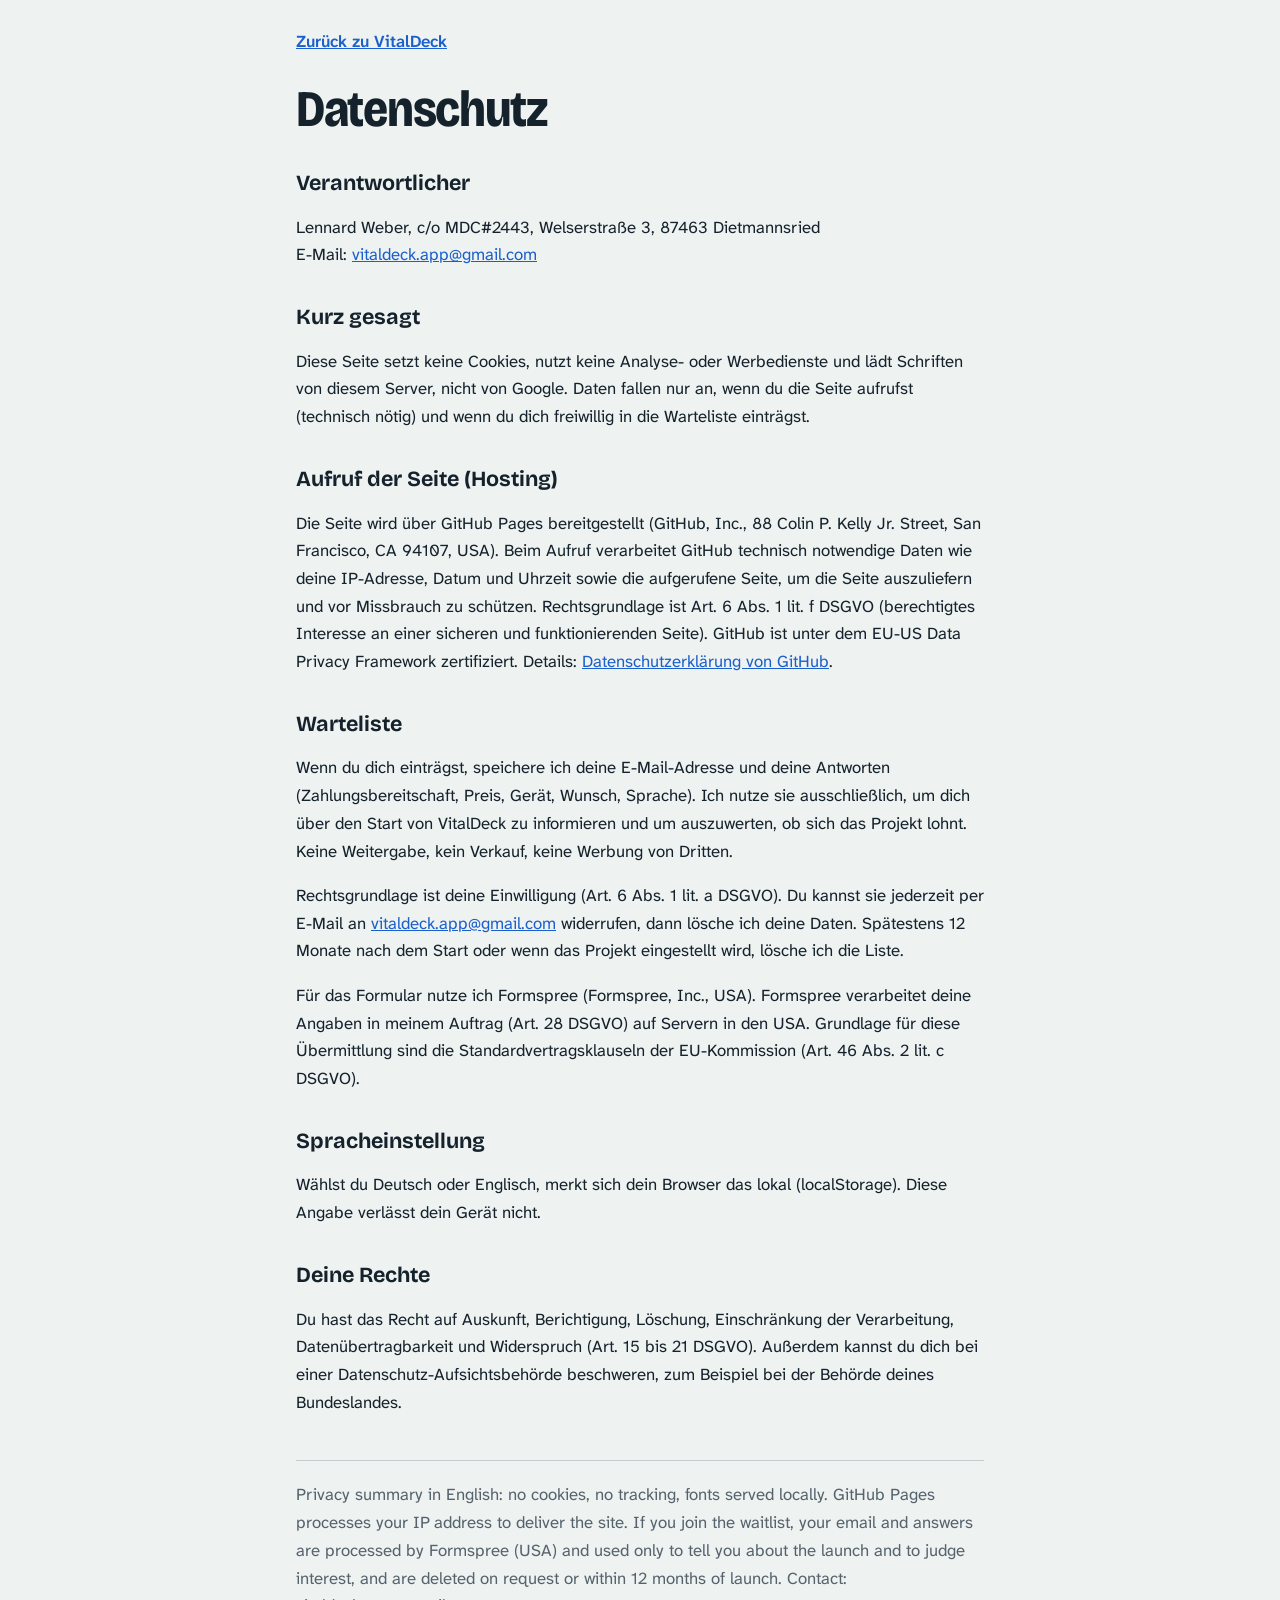
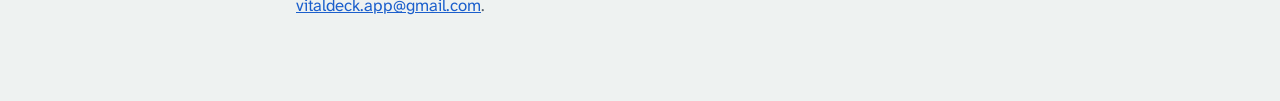
==== datenschutz.html @ 21593449 "Landingpage VitalDeck mit Warteliste Co-Authored-By: Claude Opus 5.5 <noreply@anthropic.com> Claude-" ====
<!doctype html>
<html lang="de">
<head>
<meta charset="utf-8">
<meta name="viewport" content="width=device-width, initial-scale=1">
<title>Datenschutz – VitalDeck</title>
<meta name="robots" content="noindex">
<link href="fonts.css" rel="stylesheet">
<link href="legal.css" rel="stylesheet">
</head>
<body>
<main>
  <a class="back" href="index.html">Zurück zu VitalDeck</a>
  <h1>Datenschutz</h1>

  <h2>Verantwortlicher</h2>
  <p>Lennard Weber, c/o MDC#2443, Welserstraße 3, 87463 Dietmannsried<br>E-Mail: <a href="mailto:vitaldeck.app@gmail.com">vitaldeck.app@gmail.com</a></p>

  <h2>Kurz gesagt</h2>
  <p>Diese Seite setzt keine Cookies, nutzt keine Analyse- oder Werbedienste und lädt Schriften von diesem Server, nicht von Google. Daten fallen nur an, wenn du die Seite aufrufst (technisch nötig) und wenn du dich freiwillig in die Warteliste einträgst.</p>

  <h2>Aufruf der Seite (Hosting)</h2>
  <p>Die Seite wird über GitHub Pages bereitgestellt (GitHub, Inc., 88 Colin P. Kelly Jr. Street, San Francisco, CA 94107, USA). Beim Aufruf verarbeitet GitHub technisch notwendige Daten wie deine IP-Adresse, Datum und Uhrzeit sowie die aufgerufene Seite, um die Seite auszuliefern und vor Missbrauch zu schützen. Rechtsgrundlage ist Art. 6 Abs. 1 lit. f DSGVO (berechtigtes Interesse an einer sicheren und funktionierenden Seite). GitHub ist unter dem EU-US Data Privacy Framework zertifiziert. Details: <a href="https://docs.github.com/de/site-policy/privacy-policies/github-general-privacy-statement">Datenschutzerklärung von GitHub</a>.</p>

  <h2>Warteliste</h2>
  <p>Wenn du dich einträgst, speichere ich deine E-Mail-Adresse und deine Antworten (Zahlungsbereitschaft, Preis, Gerät, Wunsch, Sprache). Ich nutze sie ausschließlich, um dich über den Start von VitalDeck zu informieren und um auszuwerten, ob sich das Projekt lohnt. Keine Weitergabe, kein Verkauf, keine Werbung von Dritten.</p>
  <p>Rechtsgrundlage ist deine Einwilligung (Art. 6 Abs. 1 lit. a DSGVO). Du kannst sie jederzeit per E-Mail an <a href="mailto:vitaldeck.app@gmail.com">vitaldeck.app@gmail.com</a> widerrufen, dann lösche ich deine Daten. Spätestens 12 Monate nach dem Start oder wenn das Projekt eingestellt wird, lösche ich die Liste.</p>
  <p>Für das Formular nutze ich Formspree (Formspree, Inc., USA). Formspree verarbeitet deine Angaben in meinem Auftrag (Art. 28 DSGVO) auf Servern in den USA. Grundlage für diese Übermittlung sind die Standardvertragsklauseln der EU-Kommission (Art. 46 Abs. 2 lit. c DSGVO).</p>

  <h2>Spracheinstellung</h2>
  <p>Wählst du Deutsch oder Englisch, merkt sich dein Browser das lokal (localStorage). Diese Angabe verlässt dein Gerät nicht.</p>

  <h2>Deine Rechte</h2>
  <p>Du hast das Recht auf Auskunft, Berichtigung, Löschung, Einschränkung der Verarbeitung, Datenübertragbarkeit und Widerspruch (Art. 15 bis 21 DSGVO). Außerdem kannst du dich bei einer Datenschutz-Aufsichtsbehörde beschweren, zum Beispiel bei der Behörde deines Bundeslandes.</p>

  <p class="en" lang="en">Privacy summary in English: no cookies, no tracking, fonts served locally. GitHub Pages processes your IP address to deliver the site. If you join the waitlist, your email and answers are processed by Formspree (USA) and used only to tell you about the launch and to judge interest, and are deleted on request or within 12 months of launch. Contact: <a href="mailto:vitaldeck.app@gmail.com">vitaldeck.app@gmail.com</a>.</p>
</main>
</body>
</html>
---- fonts.css ----
/* latin-ext */
@font-face {
  font-family: 'Atkinson Hyperlegible Next';
  font-style: italic;
  font-weight: 400;
  font-display: swap;
  src: url(fonts/AtkinsonHyperlegibleNext-italic-400-latin-ext.woff2) format('woff2');
  unicode-range: U+0100-02BA, U+02BD-02C5, U+02C7-02CC, U+02CE-02D7, U+02DD-02FF, U+0304, U+0308, U+0329, U+1D00-1DBF, U+1E00-1E9F, U+1EF2-1EFF, U+2020, U+20A0-20AB, U+20AD-20C4, U+2113, U+2C60-2C7F, U+A720-A7FF;
}
/* latin */
@font-face {
  font-family: 'Atkinson Hyperlegible Next';
  font-style: italic;
  font-weight: 400;
  font-display: swap;
  src: url(fonts/AtkinsonHyperlegibleNext-italic-400-latin.woff2) format('woff2');
  unicode-range: U+0000-00FF, U+0131, U+0152-0153, U+02BB-02BC, U+02C6, U+02DA, U+02DC, U+0304, U+0308, U+0329, U+2000-206F, U+20AC, U+2122, U+2191, U+2193, U+2212, U+2215, U+FEFF, U+FFFD;
}
/* latin-ext */
@font-face {
  font-family: 'Atkinson Hyperlegible Next';
  font-style: normal;
  font-weight: 400;
  font-display: swap;
  src: url(fonts/AtkinsonHyperlegibleNext-normal-400-latin-ext.woff2) format('woff2');
  unicode-range: U+0100-02BA, U+02BD-02C5, U+02C7-02CC, U+02CE-02D7, U+02DD-02FF, U+0304, U+0308, U+0329, U+1D00-1DBF, U+1E00-1E9F, U+1EF2-1EFF, U+2020, U+20A0-20AB, U+20AD-20C4, U+2113, U+2C60-2C7F, U+A720-A7FF;
}
/* latin */
@font-face {
  font-family: 'Atkinson Hyperlegible Next';
  font-style: normal;
  font-weight: 400;
  font-display: swap;
  src: url(fonts/AtkinsonHyperlegibleNext-normal-400-latin.woff2) format('woff2');
  unicode-range: U+0000-00FF, U+0131, U+0152-0153, U+02BB-02BC, U+02C6, U+02DA, U+02DC, U+0304, U+0308, U+0329, U+2000-206F, U+20AC, U+2122, U+2191, U+2193, U+2212, U+2215, U+FEFF, U+FFFD;
}
/* latin-ext */
@font-face {
  font-family: 'Atkinson Hyperlegible Next';
  font-style: normal;
  font-weight: 600;
  font-display: swap;
  src: url(fonts/AtkinsonHyperlegibleNext-normal-600-latin-ext.woff2) format('woff2');
  unicode-range: U+0100-02BA, U+02BD-02C5, U+02C7-02CC, U+02CE-02D7, U+02DD-02FF, U+0304, U+0308, U+0329, U+1D00-1DBF, U+1E00-1E9F, U+1EF2-1EFF, U+2020, U+20A0-20AB, U+20AD-20C4, U+2113, U+2C60-2C7F, U+A720-A7FF;
}
/* latin */
@font-face {
  font-family: 'Atkinson Hyperlegible Next';
  font-style: normal;
  font-weight: 600;
  font-display: swap;
  src: url(fonts/AtkinsonHyperlegibleNext-normal-600-latin.woff2) format('woff2');
  unicode-range: U+0000-00FF, U+0131, U+0152-0153, U+02BB-02BC, U+02C6, U+02DA, U+02DC, U+0304, U+0308, U+0329, U+2000-206F, U+20AC, U+2122, U+2191, U+2193, U+2212, U+2215, U+FEFF, U+FFFD;
}
/* latin-ext */
@font-face {
  font-family: 'Bricolage Grotesque';
  font-style: normal;
  font-weight: 400 800;
  font-stretch: 75% 100%;
  font-display: swap;
  src: url(fonts/BricolageGrotesque-normal-400-800-latin-ext.woff2) format('woff2');
  unicode-range: U+0100-02BA, U+02BD-02C5, U+02C7-02CC, U+02CE-02D7, U+02DD-02FF, U+0304, U+0308, U+0329, U+1D00-1DBF, U+1E00-1E9F, U+1EF2-1EFF, U+2020, U+20A0-20AB, U+20AD-20C4, U+2113, U+2C60-2C7F, U+A720-A7FF;
}
/* latin */
@font-face {
  font-family: 'Bricolage Grotesque';
  font-style: normal;
  font-weight: 400 800;
  font-stretch: 75% 100%;
  font-display: swap;
  src: url(fonts/BricolageGrotesque-normal-400-800-latin.woff2) format('woff2');
  unicode-range: U+0000-00FF, U+0131, U+0152-0153, U+02BB-02BC, U+02C6, U+02DA, U+02DC, U+0304, U+0308, U+0329, U+2000-206F, U+20AC, U+2122, U+2191, U+2193, U+2212, U+2215, U+FEFF, U+FFFD;
}
---- legal.css ----
:root{--paper:#EEF2F1;--ink:#15222C;--muted:#56636D;--line:#C3CDCF;--blue:#1B5FCC;--warn:#FFF2C7;--warn-ink:#5A4300}
@media (prefers-color-scheme:dark){:root:not([data-theme="light"]){--paper:#131B21;--ink:#E4EBED;--muted:#9AA8B1;--line:#33424B;--blue:#8DB8FF;--warn:#3A3112;--warn-ink:#F2DC92}}
:root[data-theme="dark"]{--paper:#131B21;--ink:#E4EBED;--muted:#9AA8B1;--line:#33424B;--blue:#8DB8FF;--warn:#3A3112;--warn-ink:#F2DC92}
*{box-sizing:border-box}
body{margin:0;background:var(--paper);color:var(--ink);font:1.05rem/1.65 "Atkinson Hyperlegible Next",system-ui,sans-serif}
main{max-width:720px;margin:0 auto;padding:28px 16px 64px}
a{color:var(--blue)}
:focus-visible{outline:3px solid var(--blue);outline-offset:3px}
.back{display:inline-block;margin-bottom:28px;font-weight:600}
h1{font:740 clamp(2.2rem,6vw,3.2rem)/1 "Bricolage Grotesque",sans-serif;letter-spacing:-.025em;font-variation-settings:"wdth" 88;margin:0 0 24px}
h2{font:680 1.35rem/1.2 "Bricolage Grotesque",sans-serif;margin:36px 0 8px}
.draft{background:var(--warn);color:var(--warn-ink);border-radius:12px;padding:12px 16px;margin-bottom:28px}
.ph{background:var(--warn);color:var(--warn-ink);padding:0 4px;border-radius:4px}
address{font-style:normal}
.en{color:var(--muted);border-top:1.5px solid var(--line);margin-top:44px;padding-top:20px}
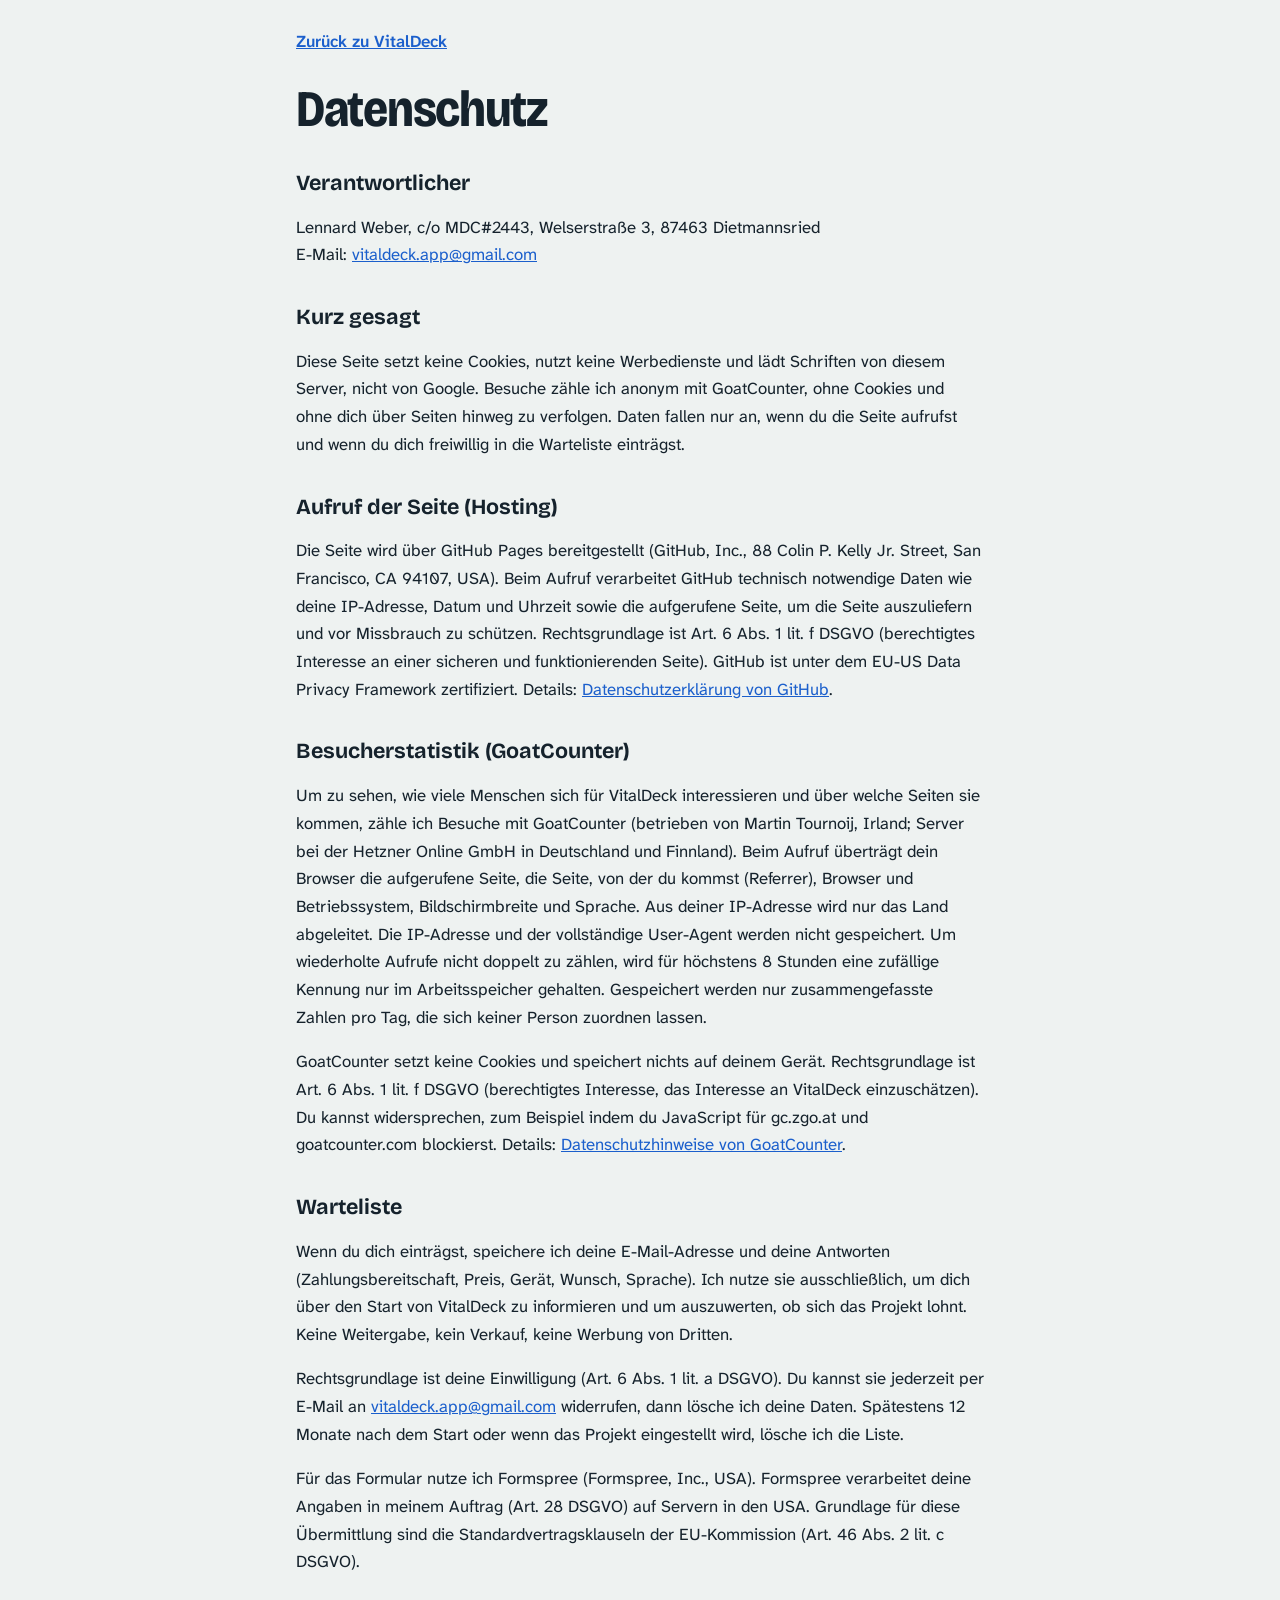
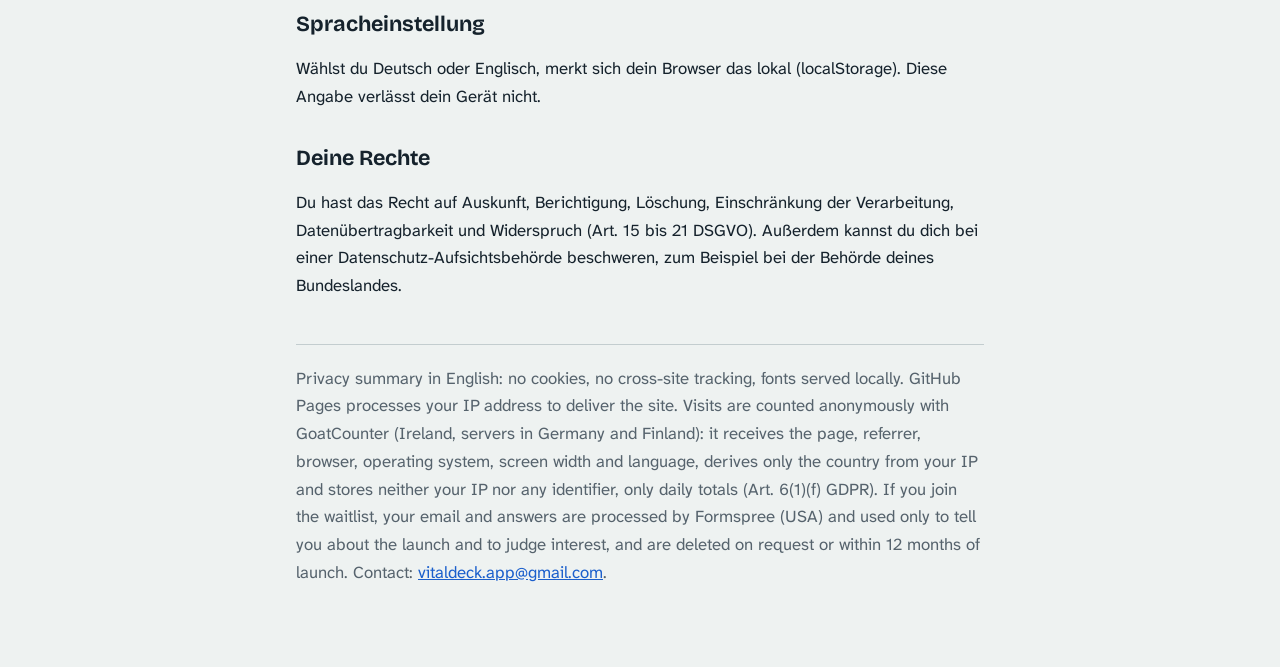
==== commit 214f3177: "Besucherstatistik mit GoatCounter, eigene Besuche ausschließbar Zählt Besuche ohne Cookies über Goat" ====
--- a/datenschutz.html
+++ b/datenschutz.html
@@ -17,10 +17,14 @@
   <p>Lennard Weber, c/o MDC#2443, Welserstraße 3, 87463 Dietmannsried<br>E-Mail: <a href="mailto:vitaldeck.app@gmail.com">vitaldeck.app@gmail.com</a></p>
 
   <h2>Kurz gesagt</h2>
-  <p>Diese Seite setzt keine Cookies, nutzt keine Analyse- oder Werbedienste und lädt Schriften von diesem Server, nicht von Google. Daten fallen nur an, wenn du die Seite aufrufst (technisch nötig) und wenn du dich freiwillig in die Warteliste einträgst.</p>
+  <p>Diese Seite setzt keine Cookies, nutzt keine Werbedienste und lädt Schriften von diesem Server, nicht von Google. Besuche zähle ich anonym mit GoatCounter, ohne Cookies und ohne dich über Seiten hinweg zu verfolgen. Daten fallen nur an, wenn du die Seite aufrufst und wenn du dich freiwillig in die Warteliste einträgst.</p>
 
   <h2>Aufruf der Seite (Hosting)</h2>
   <p>Die Seite wird über GitHub Pages bereitgestellt (GitHub, Inc., 88 Colin P. Kelly Jr. Street, San Francisco, CA 94107, USA). Beim Aufruf verarbeitet GitHub technisch notwendige Daten wie deine IP-Adresse, Datum und Uhrzeit sowie die aufgerufene Seite, um die Seite auszuliefern und vor Missbrauch zu schützen. Rechtsgrundlage ist Art. 6 Abs. 1 lit. f DSGVO (berechtigtes Interesse an einer sicheren und funktionierenden Seite). GitHub ist unter dem EU-US Data Privacy Framework zertifiziert. Details: <a href="https://docs.github.com/de/site-policy/privacy-policies/github-general-privacy-statement">Datenschutzerklärung von GitHub</a>.</p>
+
+  <h2>Besucherstatistik (GoatCounter)</h2>
+  <p>Um zu sehen, wie viele Menschen sich für VitalDeck interessieren und über welche Seiten sie kommen, zähle ich Besuche mit GoatCounter (betrieben von Martin Tournoij, Irland; Server bei der Hetzner Online GmbH in Deutschland und Finnland). Beim Aufruf überträgt dein Browser die aufgerufene Seite, die Seite, von der du kommst (Referrer), Browser und Betriebssystem, Bildschirmbreite und Sprache. Aus deiner IP-Adresse wird nur das Land abgeleitet. Die IP-Adresse und der vollständige User-Agent werden nicht gespeichert. Um wiederholte Aufrufe nicht doppelt zu zählen, wird für höchstens 8 Stunden eine zufällige Kennung nur im Arbeitsspeicher gehalten. Gespeichert werden nur zusammengefasste Zahlen pro Tag, die sich keiner Person zuordnen lassen.</p>
+  <p>GoatCounter setzt keine Cookies und speichert nichts auf deinem Gerät. Rechtsgrundlage ist Art. 6 Abs. 1 lit. f DSGVO (berechtigtes Interesse, das Interesse an VitalDeck einzuschätzen). Du kannst widersprechen, zum Beispiel indem du JavaScript für gc.zgo.at und goatcounter.com blockierst. Details: <a href="https://www.goatcounter.com/help/privacy">Datenschutzhinweise von GoatCounter</a>.</p>
 
   <h2>Warteliste</h2>
   <p>Wenn du dich einträgst, speichere ich deine E-Mail-Adresse und deine Antworten (Zahlungsbereitschaft, Preis, Gerät, Wunsch, Sprache). Ich nutze sie ausschließlich, um dich über den Start von VitalDeck zu informieren und um auszuwerten, ob sich das Projekt lohnt. Keine Weitergabe, kein Verkauf, keine Werbung von Dritten.</p>
@@ -33,7 +37,8 @@
   <h2>Deine Rechte</h2>
   <p>Du hast das Recht auf Auskunft, Berichtigung, Löschung, Einschränkung der Verarbeitung, Datenübertragbarkeit und Widerspruch (Art. 15 bis 21 DSGVO). Außerdem kannst du dich bei einer Datenschutz-Aufsichtsbehörde beschweren, zum Beispiel bei der Behörde deines Bundeslandes.</p>
 
-  <p class="en" lang="en">Privacy summary in English: no cookies, no tracking, fonts served locally. GitHub Pages processes your IP address to deliver the site. If you join the waitlist, your email and answers are processed by Formspree (USA) and used only to tell you about the launch and to judge interest, and are deleted on request or within 12 months of launch. Contact: <a href="mailto:vitaldeck.app@gmail.com">vitaldeck.app@gmail.com</a>.</p>
+  <p class="en" lang="en">Privacy summary in English: no cookies, no cross-site tracking, fonts served locally. GitHub Pages processes your IP address to deliver the site. Visits are counted anonymously with GoatCounter (Ireland, servers in Germany and Finland): it receives the page, referrer, browser, operating system, screen width and language, derives only the country from your IP and stores neither your IP nor any identifier, only daily totals (Art. 6(1)(f) GDPR). If you join the waitlist, your email and answers are processed by Formspree (USA) and used only to tell you about the launch and to judge interest, and are deleted on request or within 12 months of launch. Contact: <a href="mailto:vitaldeck.app@gmail.com">vitaldeck.app@gmail.com</a>.</p>
 </main>
+<script src="stats.js"></script>
 </body>
 </html>
